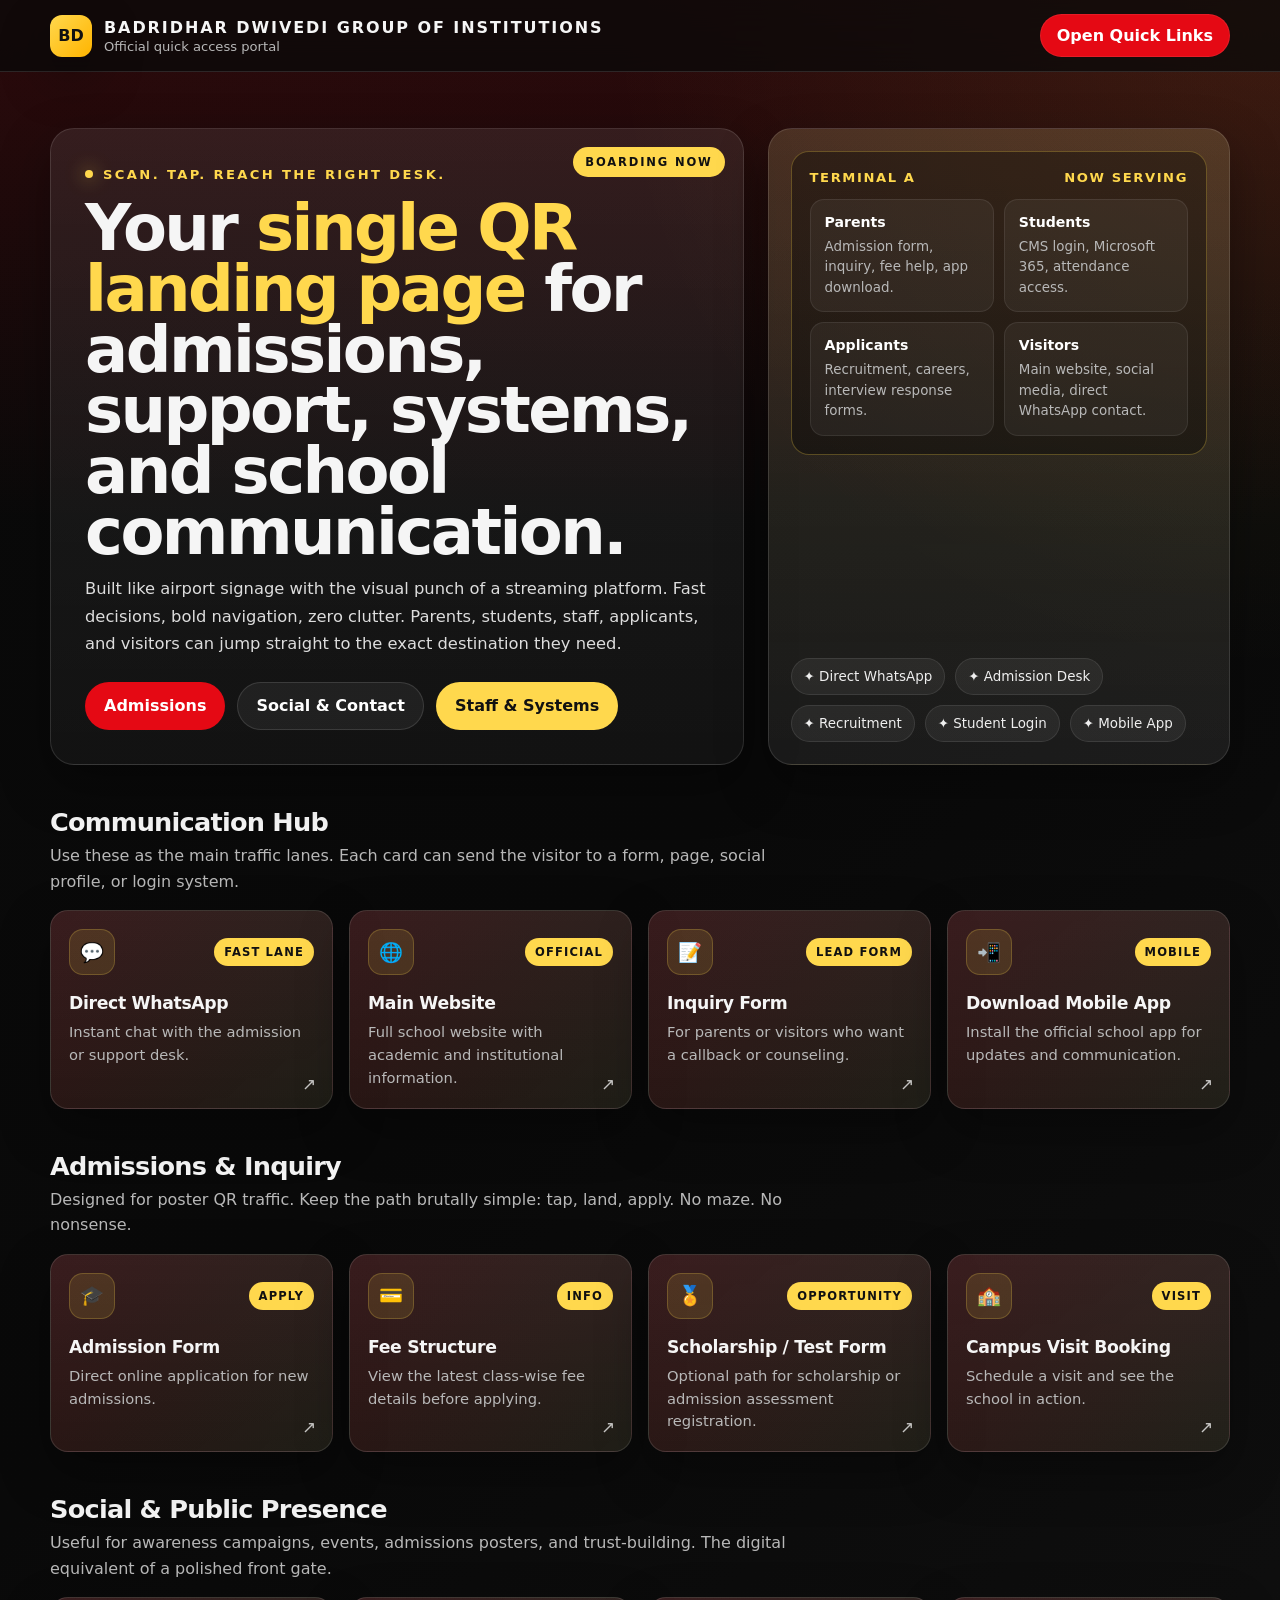
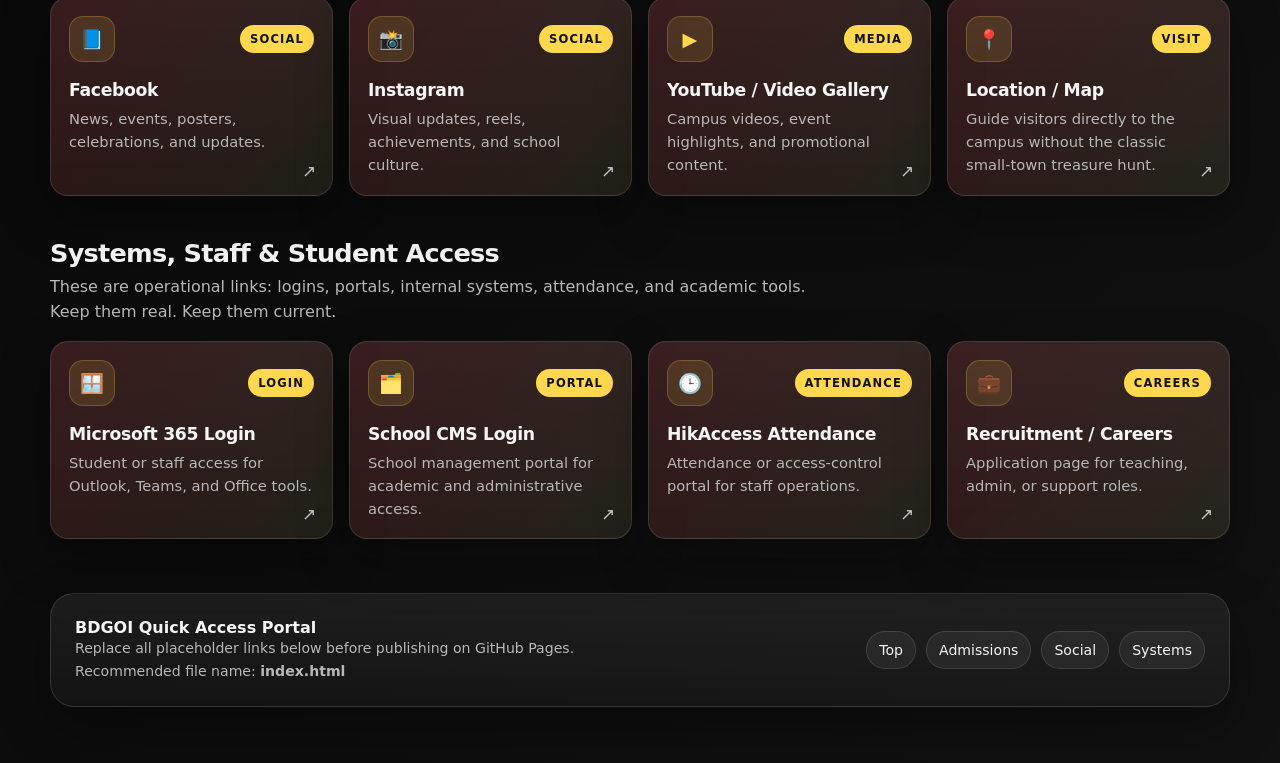
==== index.html @ de527db7 "Add initial HTML structure for BDGOI Quick Access Initial commit of the BDGOI Quick Access landing p" ====
<!DOCTYPE html>
<html lang="en">
<head>
  <meta charset="UTF-8" />
  <meta name="viewport" content="width=device-width, initial-scale=1.0" />
  <title>BDGOI Quick Access</title>
  <meta name="description" content="Quick access landing page for admissions, inquiry, recruitment, school systems, and official communication links." />
  <style>
    :root {
      --bg: #0a0a0a;
      --bg-soft: #111111;
      --panel: rgba(255,255,255,0.06);
      --panel-strong: rgba(255,255,255,0.1);
      --text: #f5f5f5;
      --muted: #b8b8b8;
      --yellow: #ffd84d;
      --yellow-soft: rgba(255,216,77,0.14);
      --red: #e50914;
      --line: rgba(255,255,255,0.12);
      --shadow: 0 20px 50px rgba(0,0,0,0.35);
      --radius-xl: 24px;
      --radius-lg: 18px;
      --radius-md: 14px;
      --max: 1180px;
    }

    * { box-sizing: border-box; }
    html { scroll-behavior: smooth; }
    body {
      margin: 0;
      font-family: Inter, ui-sans-serif, system-ui, -apple-system, BlinkMacSystemFont, "Segoe UI", sans-serif;
      background:
        linear-gradient(180deg, rgba(229,9,20,0.16), rgba(229,9,20,0) 22%),
        radial-gradient(circle at top right, rgba(255,216,77,0.1), transparent 25%),
        linear-gradient(135deg, #0a0a0a, #090909 42%, #111 100%);
      color: var(--text);
      min-height: 100vh;
    }

    a { color: inherit; text-decoration: none; }

    .wrap {
      width: min(calc(100% - 32px), var(--max));
      margin: 0 auto;
    }

    .topbar {
      position: sticky;
      top: 0;
      z-index: 20;
      backdrop-filter: blur(18px);
      background: rgba(10, 10, 10, 0.76);
      border-bottom: 1px solid var(--line);
    }

    .topbar-inner {
      display: flex;
      align-items: center;
      justify-content: space-between;
      gap: 16px;
      padding: 14px 0;
    }

    .brand {
      display: flex;
      align-items: center;
      gap: 12px;
      min-width: 0;
    }

    .brand-mark {
      width: 42px;
      height: 42px;
      border-radius: 12px;
      display: grid;
      place-items: center;
      background: linear-gradient(135deg, var(--yellow), #ffb400);
      color: #111;
      font-weight: 900;
      box-shadow: var(--shadow);
    }

    .brand-text h1 {
      margin: 0;
      font-size: 1rem;
      letter-spacing: 0.12em;
      text-transform: uppercase;
      white-space: nowrap;
      overflow: hidden;
      text-overflow: ellipsis;
    }

    .brand-text p {
      margin: 2px 0 0;
      font-size: 0.82rem;
      color: var(--muted);
    }

    .top-cta {
      display: inline-flex;
      align-items: center;
      gap: 10px;
      padding: 11px 16px;
      border-radius: 999px;
      background: var(--red);
      color: white;
      font-weight: 700;
      border: 1px solid rgba(255,255,255,0.08);
      transition: transform .2s ease, box-shadow .2s ease;
    }

    .top-cta:hover { transform: translateY(-1px); box-shadow: 0 12px 24px rgba(229,9,20,0.28); }

    .hero {
      padding: 56px 0 30px;
    }

    .hero-grid {
      display: grid;
      grid-template-columns: 1.35fr 0.9fr;
      gap: 24px;
      align-items: stretch;
    }

    .hero-main, .hero-side {
      background: linear-gradient(180deg, rgba(255,255,255,0.08), rgba(255,255,255,0.04));
      border: 1px solid var(--line);
      border-radius: var(--radius-xl);
      box-shadow: var(--shadow);
      overflow: hidden;
      position: relative;
    }

    .hero-main::before {
      content: "BOARDING NOW";
      position: absolute;
      top: 18px;
      right: 18px;
      font-size: 0.72rem;
      font-weight: 800;
      letter-spacing: 0.16em;
      color: #111;
      background: var(--yellow);
      padding: 8px 12px;
      border-radius: 999px;
    }

    .hero-content {
      padding: 34px;
    }

    .eyebrow {
      display: inline-flex;
      align-items: center;
      gap: 10px;
      font-size: 0.82rem;
      text-transform: uppercase;
      letter-spacing: 0.18em;
      color: var(--yellow);
      font-weight: 800;
    }

    .eyebrow-dot {
      width: 8px;
      height: 8px;
      border-radius: 999px;
      background: var(--yellow);
      box-shadow: 0 0 18px rgba(255,216,77,0.75);
    }

    .hero h2 {
      margin: 16px 0 12px;
      font-size: clamp(2rem, 5vw, 4rem);
      line-height: 0.95;
      letter-spacing: -0.04em;
    }

    .hero h2 span { color: var(--yellow); }

    .hero p {
      margin: 0;
      max-width: 760px;
      color: #dddddd;
      font-size: 1.02rem;
      line-height: 1.7;
    }

    .hero-actions {
      margin-top: 24px;
      display: flex;
      flex-wrap: wrap;
      gap: 12px;
    }

    .btn {
      display: inline-flex;
      align-items: center;
      justify-content: center;
      gap: 10px;
      min-height: 48px;
      padding: 12px 18px;
      border-radius: 999px;
      font-weight: 700;
      border: 1px solid transparent;
      transition: transform .2s ease, border-color .2s ease, background .2s ease;
    }

    .btn:hover { transform: translateY(-1px); }
    .btn-primary {
      background: var(--red);
      color: white;
    }
    .btn-secondary {
      background: rgba(255,255,255,0.06);
      border-color: var(--line);
      color: white;
    }
    .btn-yellow {
      background: var(--yellow);
      color: #111;
    }

    .hero-side {
      padding: 22px;
      display: flex;
      flex-direction: column;
      justify-content: space-between;
      gap: 18px;
      background:
        linear-gradient(180deg, rgba(255,216,77,0.09), rgba(255,255,255,0.04)),
        linear-gradient(180deg, rgba(255,255,255,0.08), rgba(255,255,255,0.03));
    }

    .display-board {
      border: 1px solid rgba(255,216,77,0.28);
      background: rgba(0,0,0,0.34);
      border-radius: 18px;
      padding: 18px;
    }

    .display-head {
      display: flex;
      justify-content: space-between;
      gap: 12px;
      font-size: 0.82rem;
      letter-spacing: 0.12em;
      text-transform: uppercase;
      color: var(--yellow);
      font-weight: 800;
      margin-bottom: 14px;
    }

    .display-grid {
      display: grid;
      grid-template-columns: 1fr 1fr;
      gap: 10px;
    }

    .display-card {
      background: rgba(255,255,255,0.05);
      border: 1px solid rgba(255,255,255,0.08);
      border-radius: 14px;
      padding: 14px;
    }

    .display-card strong {
      display: block;
      font-size: 0.88rem;
      color: white;
      margin-bottom: 6px;
    }

    .display-card span {
      color: var(--muted);
      font-size: 0.84rem;
      line-height: 1.45;
    }

    .ticker {
      display: flex;
      gap: 10px;
      flex-wrap: wrap;
    }

    .chip {
      display: inline-flex;
      align-items: center;
      gap: 8px;
      padding: 10px 12px;
      border-radius: 999px;
      background: rgba(255,255,255,0.06);
      border: 1px solid rgba(255,255,255,0.09);
      font-size: 0.84rem;
      color: #efefef;
    }

    section {
      padding: 12px 0 30px;
    }

    .section-head {
      display: flex;
      align-items: end;
      justify-content: space-between;
      gap: 16px;
      margin-bottom: 16px;
    }

    .section-head h3 {
      margin: 0;
      font-size: clamp(1.3rem, 2vw, 1.8rem);
      letter-spacing: -0.03em;
    }

    .section-head p {
      margin: 6px 0 0;
      color: var(--muted);
      max-width: 760px;
      line-height: 1.6;
    }

    .grid {
      display: grid;
      grid-template-columns: repeat(4, minmax(0, 1fr));
      gap: 16px;
    }

    .card {
      position: relative;
      min-height: 168px;
      border-radius: var(--radius-lg);
      overflow: hidden;
      background:
        linear-gradient(180deg, rgba(255,255,255,0.08), rgba(255,255,255,0.04)),
        linear-gradient(135deg, rgba(229,9,20,0.14), rgba(255,216,77,0.05));
      border: 1px solid var(--line);
      box-shadow: var(--shadow);
      transition: transform .22s ease, border-color .22s ease, background .22s ease;
    }

    .card:hover {
      transform: translateY(-4px) scale(1.01);
      border-color: rgba(255,216,77,0.35);
      background:
        linear-gradient(180deg, rgba(255,255,255,0.10), rgba(255,255,255,0.05)),
        linear-gradient(135deg, rgba(229,9,20,0.18), rgba(255,216,77,0.08));
    }

    .card a {
      display: block;
      height: 100%;
      padding: 18px;
    }

    .card-top {
      display: flex;
      align-items: center;
      justify-content: space-between;
      gap: 10px;
      margin-bottom: 18px;
    }

    .icon {
      width: 46px;
      height: 46px;
      border-radius: 14px;
      display: grid;
      place-items: center;
      background: rgba(255,216,77,0.12);
      border: 1px solid rgba(255,216,77,0.22);
      color: var(--yellow);
      font-size: 1.2rem;
    }

    .tag {
      display: inline-flex;
      align-items: center;
      padding: 7px 10px;
      border-radius: 999px;
      font-size: 0.72rem;
      letter-spacing: 0.1em;
      text-transform: uppercase;
      font-weight: 800;
      color: #111;
      background: var(--yellow);
    }

    .card h4 {
      margin: 0 0 8px;
      font-size: 1.08rem;
      letter-spacing: -0.02em;
    }

    .card p {
      margin: 0;
      color: var(--muted);
      font-size: 0.92rem;
      line-height: 1.55;
      max-width: 32ch;
    }

    .card-arrow {
      position: absolute;
      right: 16px;
      bottom: 14px;
      font-size: 1.05rem;
      color: rgba(255,255,255,0.75);
    }

    .footer {
      padding: 24px 0 56px;
    }

    .footer-panel {
      background: linear-gradient(180deg, rgba(255,255,255,0.07), rgba(255,255,255,0.03));
      border: 1px solid var(--line);
      border-radius: var(--radius-xl);
      padding: 24px;
      box-shadow: var(--shadow);
      display: flex;
      flex-wrap: wrap;
      justify-content: space-between;
      gap: 16px;
      align-items: center;
    }

    .footer small {
      color: var(--muted);
      font-size: 0.88rem;
      line-height: 1.6;
    }

    .footer-links {
      display: flex;
      flex-wrap: wrap;
      gap: 10px;
    }

    .footer-links a {
      padding: 10px 12px;
      border-radius: 999px;
      background: rgba(255,255,255,0.06);
      border: 1px solid var(--line);
      font-size: 0.88rem;
    }

    @media (max-width: 1100px) {
      .hero-grid { grid-template-columns: 1fr; }
      .grid { grid-template-columns: repeat(3, minmax(0, 1fr)); }
    }

    @media (max-width: 780px) {
      .topbar-inner, .section-head, .footer-panel {
        flex-direction: column;
        align-items: stretch;
      }
      .grid { grid-template-columns: repeat(2, minmax(0, 1fr)); }
      .hero-content { padding: 24px; }
    }

    @media (max-width: 540px) {
      .wrap { width: min(calc(100% - 20px), var(--max)); }
      .grid, .display-grid { grid-template-columns: 1fr; }
      .hero { padding-top: 28px; }
      .card { min-height: 150px; }
      .brand-text h1 { font-size: 0.92rem; }
      .top-cta { width: 100%; justify-content: center; }
    }
  </style>
</head>
<body>
  <header class="topbar">
    <div class="wrap topbar-inner">
      <div class="brand">
        <div class="brand-mark">BD</div>
        <div class="brand-text">
          <h1>Badridhar Dwivedi Group of Institutions</h1>
          <p>Official quick access portal</p>
        </div>
      </div>
      <a class="top-cta" href="#communications">Open Quick Links</a>
    </div>
  </header>

  <main>
    <section class="hero">
      <div class="wrap hero-grid">
        <div class="hero-main">
          <div class="hero-content">
            <div class="eyebrow"><span class="eyebrow-dot"></span> Scan. Tap. Reach the right desk.</div>
            <h2>Your <span>single QR landing page</span> for admissions, support, systems, and school communication.</h2>
            <p>
              Built like airport signage with the visual punch of a streaming platform. Fast decisions, bold navigation, zero clutter. Parents, students, staff, applicants, and visitors can jump straight to the exact destination they need.
            </p>
            <div class="hero-actions">
              <a class="btn btn-primary" href="#admissions">Admissions</a>
              <a class="btn btn-secondary" href="#social">Social & Contact</a>
              <a class="btn btn-yellow" href="#systems">Staff & Systems</a>
            </div>
          </div>
        </div>

        <aside class="hero-side">
          <div class="display-board">
            <div class="display-head">
              <span>Terminal A</span>
              <span>Now Serving</span>
            </div>
            <div class="display-grid">
              <div class="display-card">
                <strong>Parents</strong>
                <span>Admission form, inquiry, fee help, app download.</span>
              </div>
              <div class="display-card">
                <strong>Students</strong>
                <span>CMS login, Microsoft 365, attendance access.</span>
              </div>
              <div class="display-card">
                <strong>Applicants</strong>
                <span>Recruitment, careers, interview response forms.</span>
              </div>
              <div class="display-card">
                <strong>Visitors</strong>
                <span>Main website, social media, direct WhatsApp contact.</span>
              </div>
            </div>
          </div>

          <div class="ticker">
            <span class="chip">✦ Direct WhatsApp</span>
            <span class="chip">✦ Admission Desk</span>
            <span class="chip">✦ Recruitment</span>
            <span class="chip">✦ Student Login</span>
            <span class="chip">✦ Mobile App</span>
          </div>
        </aside>
      </div>
    </section>

    <section id="communications">
      <div class="wrap">
        <div class="section-head">
          <div>
            <h3>Communication Hub</h3>
            <p>Use these as the main traffic lanes. Each card can send the visitor to a form, page, social profile, or login system.</p>
          </div>
        </div>
        <div class="grid" id="communication-grid"></div>
      </div>
    </section>

    <section id="admissions">
      <div class="wrap">
        <div class="section-head">
          <div>
            <h3>Admissions & Inquiry</h3>
            <p>Designed for poster QR traffic. Keep the path brutally simple: tap, land, apply. No maze. No nonsense.</p>
          </div>
        </div>
        <div class="grid" id="admission-grid"></div>
      </div>
    </section>

    <section id="social">
      <div class="wrap">
        <div class="section-head">
          <div>
            <h3>Social & Public Presence</h3>
            <p>Useful for awareness campaigns, events, admissions posters, and trust-building. The digital equivalent of a polished front gate.</p>
          </div>
        </div>
        <div class="grid" id="social-grid"></div>
      </div>
    </section>

    <section id="systems">
      <div class="wrap">
        <div class="section-head">
          <div>
            <h3>Systems, Staff & Student Access</h3>
            <p>These are operational links: logins, portals, internal systems, attendance, and academic tools. Keep them real. Keep them current.</p>
          </div>
        </div>
        <div class="grid" id="system-grid"></div>
      </div>
    </section>
  </main>

  <footer class="footer">
    <div class="wrap">
      <div class="footer-panel">
        <div>
          <strong>BDGOI Quick Access Portal</strong><br />
          <small>
            Replace all placeholder links below before publishing on GitHub Pages.<br />
            Recommended file name: <strong>index.html</strong>
          </small>
        </div>
        <div class="footer-links">
          <a href="#communications">Top</a>
          <a href="#admissions">Admissions</a>
          <a href="#social">Social</a>
          <a href="#systems">Systems</a>
        </div>
      </div>
    </div>
  </footer>

  <script>
    const linkGroups = {
      communications: [
        {
          title: "Direct WhatsApp",
          description: "Instant chat with the admission or support desk.",
          href: "https://wa.me/917678967000",
          tag: "Fast Lane",
          icon: "💬"
        },
        {
          title: "Main Website",
          description: "Full school website with academic and institutional information.",
          href: "https://example.com",
          tag: "Official",
          icon: "🌐"
        },
        {
          title: "Inquiry Form",
          description: "For parents or visitors who want a callback or counseling.",
          href: "https://forms.gle/your-inquiry-form",
          tag: "Lead Form",
          icon: "📝"
        },
        {
          title: "Download Mobile App",
          description: "Install the official school app for updates and communication.",
          href: "https://example.com/app",
          tag: "Mobile",
          icon: "📲"
        }
      ],
      admissions: [
        {
          title: "Admission Form",
          description: "Direct online application for new admissions.",
          href: "https://forms.gle/your-admission-form",
          tag: "Apply",
          icon: "🎓"
        },
        {
          title: "Fee Structure",
          description: "View the latest class-wise fee details before applying.",
          href: "#",
          tag: "Info",
          icon: "💳"
        },
        {
          title: "Scholarship / Test Form",
          description: "Optional path for scholarship or admission assessment registration.",
          href: "https://forms.gle/your-scholarship-form",
          tag: "Opportunity",
          icon: "🏅"
        },
        {
          title: "Campus Visit Booking",
          description: "Schedule a visit and see the school in action.",
          href: "https://forms.gle/your-campus-visit-form",
          tag: "Visit",
          icon: "🏫"
        }
      ],
      social: [
        {
          title: "Facebook",
          description: "News, events, posters, celebrations, and updates.",
          href: "https://facebook.com/yourpage",
          tag: "Social",
          icon: "📘"
        },
        {
          title: "Instagram",
          description: "Visual updates, reels, achievements, and school culture.",
          href: "https://instagram.com/yourpage",
          tag: "Social",
          icon: "📸"
        },
        {
          title: "YouTube / Video Gallery",
          description: "Campus videos, event highlights, and promotional content.",
          href: "https://youtube.com/@yourchannel",
          tag: "Media",
          icon: "▶️"
        },
        {
          title: "Location / Map",
          description: "Guide visitors directly to the campus without the classic small-town treasure hunt.",
          href: "https://maps.google.com/?q=Badridhar+Dwivedi+Group+of+Institutions",
          tag: "Visit",
          icon: "📍"
        }
      ],
      systems: [
        {
          title: "Microsoft 365 Login",
          description: "Student or staff access for Outlook, Teams, and Office tools.",
          href: "https://www.office.com",
          tag: "Login",
          icon: "🪟"
        },
        {
          title: "School CMS Login",
          description: "School management portal for academic and administrative access.",
          href: "https://example.com/cms",
          tag: "Portal",
          icon: "🗂️"
        },
        {
          title: "HikAccess Attendance",
          description: "Attendance or access-control portal for staff operations.",
          href: "https://example.com/hikaccess",
          tag: "Attendance",
          icon: "🕒"
        },
        {
          title: "Recruitment / Careers",
          description: "Application page for teaching, admin, or support roles.",
          href: "https://forms.gle/your-recruitment-form",
          tag: "Careers",
          icon: "💼"
        }
      ]
    };

    function createCard(item) {
      return `
        <article class="card">
          <a href="${item.href}" target="_blank" rel="noopener noreferrer">
            <div class="card-top">
              <div class="icon">${item.icon}</div>
              <span class="tag">${item.tag}</span>
            </div>
            <h4>${item.title}</h4>
            <p>${item.description}</p>
            <span class="card-arrow">↗</span>
          </a>
        </article>
      `;
    }

    document.getElementById("communication-grid").innerHTML = linkGroups.communications.map(createCard).join("");
    document.getElementById("admission-grid").innerHTML = linkGroups.admissions.map(createCard).join("");
    document.getElementById("social-grid").innerHTML = linkGroups.social.map(createCard).join("");
    document.getElementById("system-grid").innerHTML = linkGroups.systems.map(createCard).join("");
  </script>
</body>
</html>
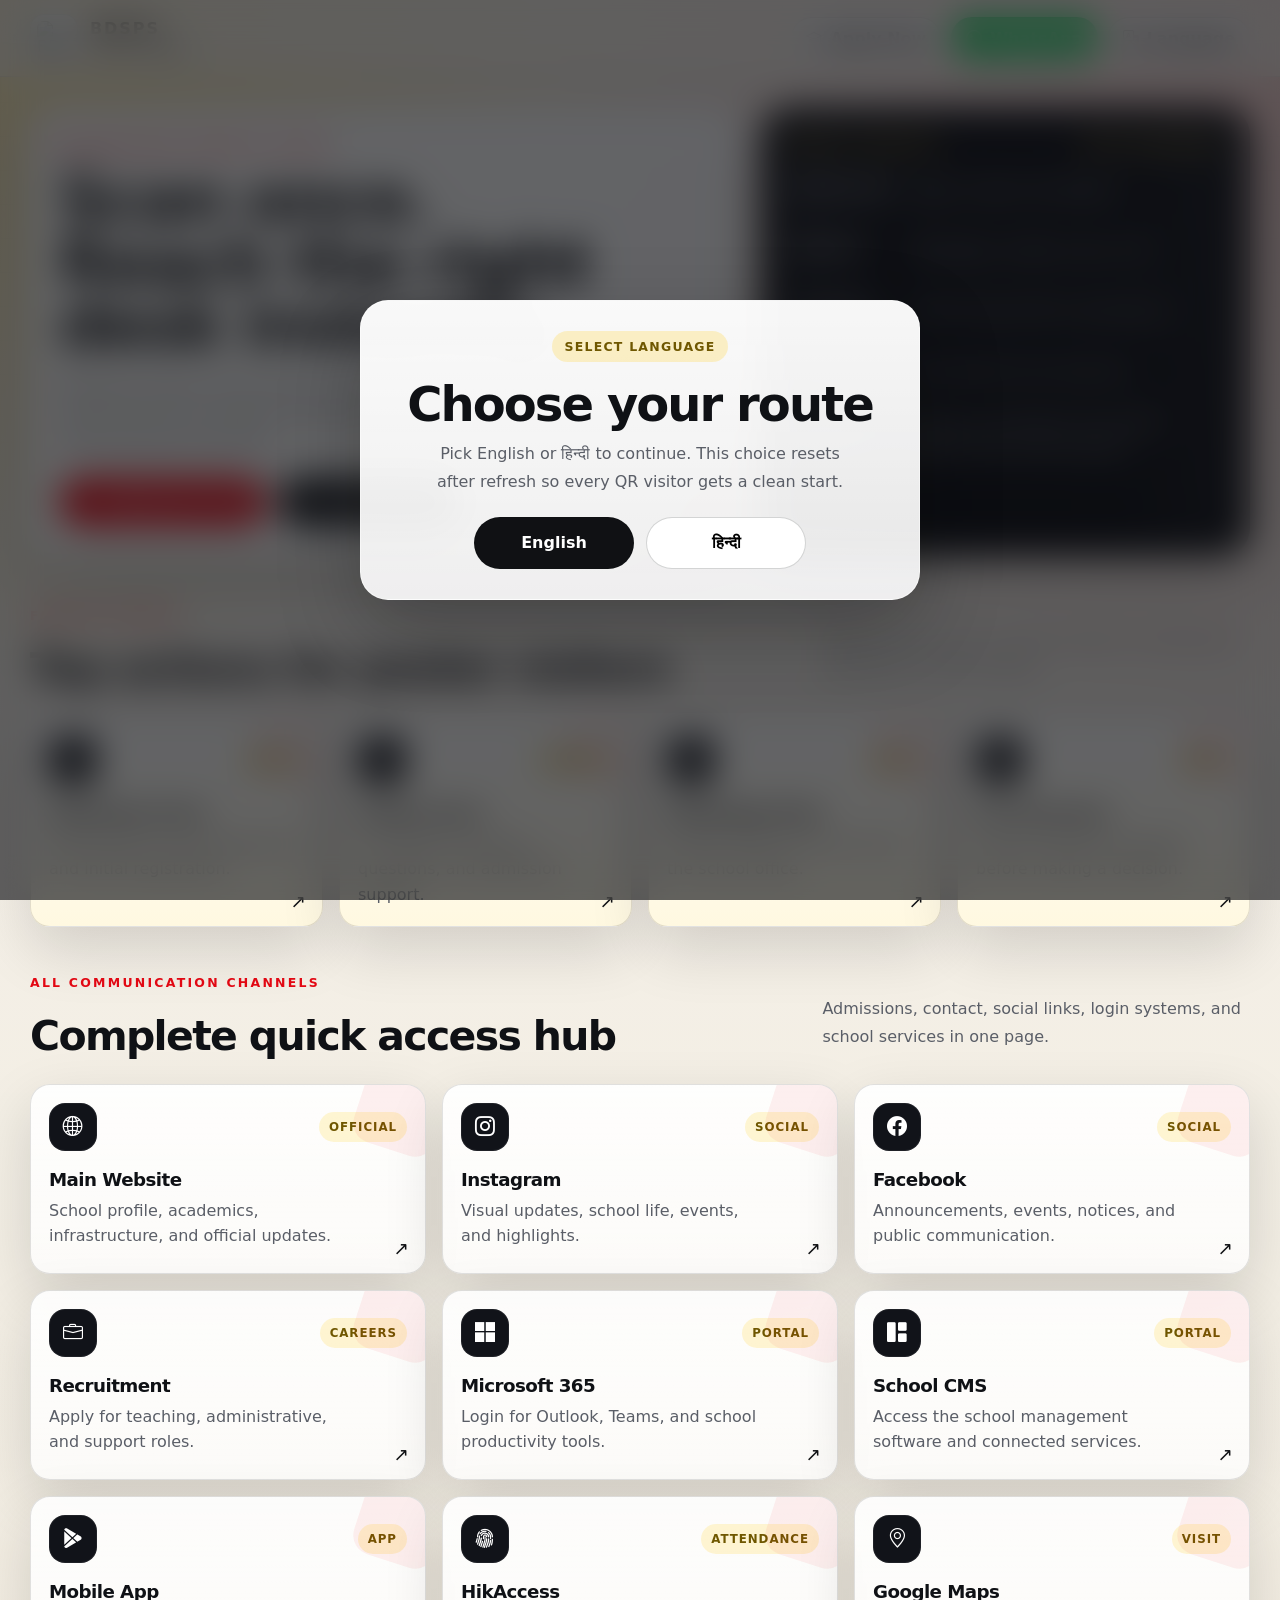
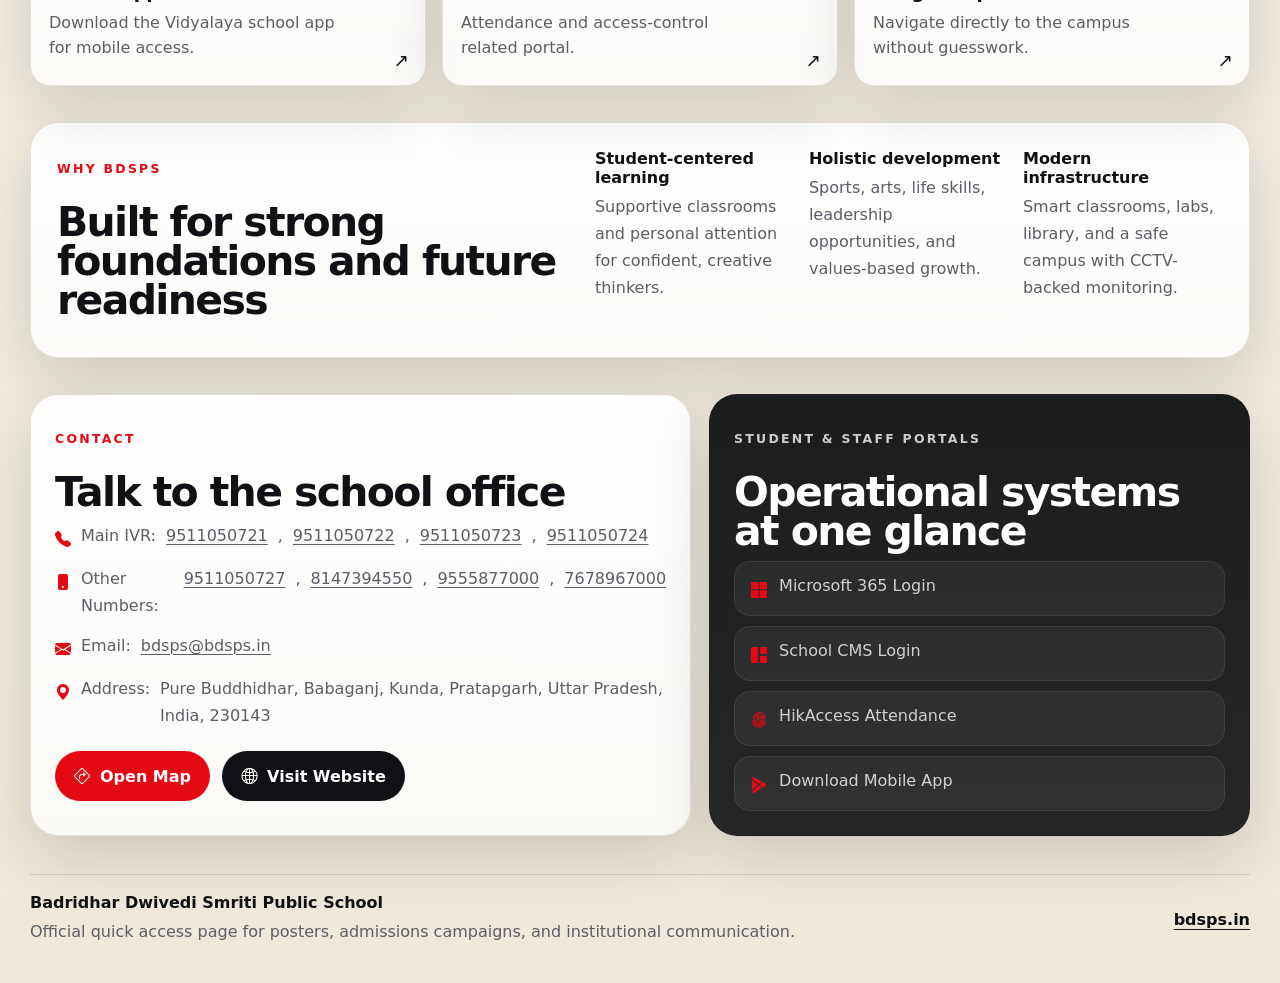
==== commit e356facf: "Add files via upload" ====
--- a/index.html
+++ b/index.html
@@ -3,753 +3,208 @@
 <head>
   <meta charset="UTF-8" />
   <meta name="viewport" content="width=device-width, initial-scale=1.0" />
-  <title>BDGOI Quick Access</title>
-  <meta name="description" content="Quick access landing page for admissions, inquiry, recruitment, school systems, and official communication links." />
-  <style>
-    :root {
-      --bg: #0a0a0a;
-      --bg-soft: #111111;
-      --panel: rgba(255,255,255,0.06);
-      --panel-strong: rgba(255,255,255,0.1);
-      --text: #f5f5f5;
-      --muted: #b8b8b8;
-      --yellow: #ffd84d;
-      --yellow-soft: rgba(255,216,77,0.14);
-      --red: #e50914;
-      --line: rgba(255,255,255,0.12);
-      --shadow: 0 20px 50px rgba(0,0,0,0.35);
-      --radius-xl: 24px;
-      --radius-lg: 18px;
-      --radius-md: 14px;
-      --max: 1180px;
-    }
-
-    * { box-sizing: border-box; }
-    html { scroll-behavior: smooth; }
-    body {
-      margin: 0;
-      font-family: Inter, ui-sans-serif, system-ui, -apple-system, BlinkMacSystemFont, "Segoe UI", sans-serif;
-      background:
-        linear-gradient(180deg, rgba(229,9,20,0.16), rgba(229,9,20,0) 22%),
-        radial-gradient(circle at top right, rgba(255,216,77,0.1), transparent 25%),
-        linear-gradient(135deg, #0a0a0a, #090909 42%, #111 100%);
-      color: var(--text);
-      min-height: 100vh;
-    }
-
-    a { color: inherit; text-decoration: none; }
-
-    .wrap {
-      width: min(calc(100% - 32px), var(--max));
-      margin: 0 auto;
-    }
-
-    .topbar {
-      position: sticky;
-      top: 0;
-      z-index: 20;
-      backdrop-filter: blur(18px);
-      background: rgba(10, 10, 10, 0.76);
-      border-bottom: 1px solid var(--line);
-    }
-
-    .topbar-inner {
-      display: flex;
-      align-items: center;
-      justify-content: space-between;
-      gap: 16px;
-      padding: 14px 0;
-    }
-
-    .brand {
-      display: flex;
-      align-items: center;
-      gap: 12px;
-      min-width: 0;
-    }
-
-    .brand-mark {
-      width: 42px;
-      height: 42px;
-      border-radius: 12px;
-      display: grid;
-      place-items: center;
-      background: linear-gradient(135deg, var(--yellow), #ffb400);
-      color: #111;
-      font-weight: 900;
-      box-shadow: var(--shadow);
-    }
-
-    .brand-text h1 {
-      margin: 0;
-      font-size: 1rem;
-      letter-spacing: 0.12em;
-      text-transform: uppercase;
-      white-space: nowrap;
-      overflow: hidden;
-      text-overflow: ellipsis;
-    }
-
-    .brand-text p {
-      margin: 2px 0 0;
-      font-size: 0.82rem;
-      color: var(--muted);
-    }
-
-    .top-cta {
-      display: inline-flex;
-      align-items: center;
-      gap: 10px;
-      padding: 11px 16px;
-      border-radius: 999px;
-      background: var(--red);
-      color: white;
-      font-weight: 700;
-      border: 1px solid rgba(255,255,255,0.08);
-      transition: transform .2s ease, box-shadow .2s ease;
-    }
-
-    .top-cta:hover { transform: translateY(-1px); box-shadow: 0 12px 24px rgba(229,9,20,0.28); }
-
-    .hero {
-      padding: 56px 0 30px;
-    }
-
-    .hero-grid {
-      display: grid;
-      grid-template-columns: 1.35fr 0.9fr;
-      gap: 24px;
-      align-items: stretch;
-    }
-
-    .hero-main, .hero-side {
-      background: linear-gradient(180deg, rgba(255,255,255,0.08), rgba(255,255,255,0.04));
-      border: 1px solid var(--line);
-      border-radius: var(--radius-xl);
-      box-shadow: var(--shadow);
-      overflow: hidden;
-      position: relative;
-    }
-
-    .hero-main::before {
-      content: "BOARDING NOW";
-      position: absolute;
-      top: 18px;
-      right: 18px;
-      font-size: 0.72rem;
-      font-weight: 800;
-      letter-spacing: 0.16em;
-      color: #111;
-      background: var(--yellow);
-      padding: 8px 12px;
-      border-radius: 999px;
-    }
-
-    .hero-content {
-      padding: 34px;
-    }
-
-    .eyebrow {
-      display: inline-flex;
-      align-items: center;
-      gap: 10px;
-      font-size: 0.82rem;
-      text-transform: uppercase;
-      letter-spacing: 0.18em;
-      color: var(--yellow);
-      font-weight: 800;
-    }
-
-    .eyebrow-dot {
-      width: 8px;
-      height: 8px;
-      border-radius: 999px;
-      background: var(--yellow);
-      box-shadow: 0 0 18px rgba(255,216,77,0.75);
-    }
-
-    .hero h2 {
-      margin: 16px 0 12px;
-      font-size: clamp(2rem, 5vw, 4rem);
-      line-height: 0.95;
-      letter-spacing: -0.04em;
-    }
-
-    .hero h2 span { color: var(--yellow); }
-
-    .hero p {
-      margin: 0;
-      max-width: 760px;
-      color: #dddddd;
-      font-size: 1.02rem;
-      line-height: 1.7;
-    }
-
-    .hero-actions {
-      margin-top: 24px;
-      display: flex;
-      flex-wrap: wrap;
-      gap: 12px;
-    }
-
-    .btn {
-      display: inline-flex;
-      align-items: center;
-      justify-content: center;
-      gap: 10px;
-      min-height: 48px;
-      padding: 12px 18px;
-      border-radius: 999px;
-      font-weight: 700;
-      border: 1px solid transparent;
-      transition: transform .2s ease, border-color .2s ease, background .2s ease;
-    }
-
-    .btn:hover { transform: translateY(-1px); }
-    .btn-primary {
-      background: var(--red);
-      color: white;
-    }
-    .btn-secondary {
-      background: rgba(255,255,255,0.06);
-      border-color: var(--line);
-      color: white;
-    }
-    .btn-yellow {
-      background: var(--yellow);
-      color: #111;
-    }
-
-    .hero-side {
-      padding: 22px;
-      display: flex;
-      flex-direction: column;
-      justify-content: space-between;
-      gap: 18px;
-      background:
-        linear-gradient(180deg, rgba(255,216,77,0.09), rgba(255,255,255,0.04)),
-        linear-gradient(180deg, rgba(255,255,255,0.08), rgba(255,255,255,0.03));
-    }
-
-    .display-board {
-      border: 1px solid rgba(255,216,77,0.28);
-      background: rgba(0,0,0,0.34);
-      border-radius: 18px;
-      padding: 18px;
-    }
-
-    .display-head {
-      display: flex;
-      justify-content: space-between;
-      gap: 12px;
-      font-size: 0.82rem;
-      letter-spacing: 0.12em;
-      text-transform: uppercase;
-      color: var(--yellow);
-      font-weight: 800;
-      margin-bottom: 14px;
-    }
-
-    .display-grid {
-      display: grid;
-      grid-template-columns: 1fr 1fr;
-      gap: 10px;
-    }
-
-    .display-card {
-      background: rgba(255,255,255,0.05);
-      border: 1px solid rgba(255,255,255,0.08);
-      border-radius: 14px;
-      padding: 14px;
-    }
-
-    .display-card strong {
-      display: block;
-      font-size: 0.88rem;
-      color: white;
-      margin-bottom: 6px;
-    }
-
-    .display-card span {
-      color: var(--muted);
-      font-size: 0.84rem;
-      line-height: 1.45;
-    }
-
-    .ticker {
-      display: flex;
-      gap: 10px;
-      flex-wrap: wrap;
-    }
-
-    .chip {
-      display: inline-flex;
-      align-items: center;
-      gap: 8px;
-      padding: 10px 12px;
-      border-radius: 999px;
-      background: rgba(255,255,255,0.06);
-      border: 1px solid rgba(255,255,255,0.09);
-      font-size: 0.84rem;
-      color: #efefef;
-    }
-
-    section {
-      padding: 12px 0 30px;
-    }
-
-    .section-head {
-      display: flex;
-      align-items: end;
-      justify-content: space-between;
-      gap: 16px;
-      margin-bottom: 16px;
-    }
-
-    .section-head h3 {
-      margin: 0;
-      font-size: clamp(1.3rem, 2vw, 1.8rem);
-      letter-spacing: -0.03em;
-    }
-
-    .section-head p {
-      margin: 6px 0 0;
-      color: var(--muted);
-      max-width: 760px;
-      line-height: 1.6;
-    }
-
-    .grid {
-      display: grid;
-      grid-template-columns: repeat(4, minmax(0, 1fr));
-      gap: 16px;
-    }
-
-    .card {
-      position: relative;
-      min-height: 168px;
-      border-radius: var(--radius-lg);
-      overflow: hidden;
-      background:
-        linear-gradient(180deg, rgba(255,255,255,0.08), rgba(255,255,255,0.04)),
-        linear-gradient(135deg, rgba(229,9,20,0.14), rgba(255,216,77,0.05));
-      border: 1px solid var(--line);
-      box-shadow: var(--shadow);
-      transition: transform .22s ease, border-color .22s ease, background .22s ease;
-    }
-
-    .card:hover {
-      transform: translateY(-4px) scale(1.01);
-      border-color: rgba(255,216,77,0.35);
-      background:
-        linear-gradient(180deg, rgba(255,255,255,0.10), rgba(255,255,255,0.05)),
-        linear-gradient(135deg, rgba(229,9,20,0.18), rgba(255,216,77,0.08));
-    }
-
-    .card a {
-      display: block;
-      height: 100%;
-      padding: 18px;
-    }
-
-    .card-top {
-      display: flex;
-      align-items: center;
-      justify-content: space-between;
-      gap: 10px;
-      margin-bottom: 18px;
-    }
-
-    .icon {
-      width: 46px;
-      height: 46px;
-      border-radius: 14px;
-      display: grid;
-      place-items: center;
-      background: rgba(255,216,77,0.12);
-      border: 1px solid rgba(255,216,77,0.22);
-      color: var(--yellow);
-      font-size: 1.2rem;
-    }
-
-    .tag {
-      display: inline-flex;
-      align-items: center;
-      padding: 7px 10px;
-      border-radius: 999px;
-      font-size: 0.72rem;
-      letter-spacing: 0.1em;
-      text-transform: uppercase;
-      font-weight: 800;
-      color: #111;
-      background: var(--yellow);
-    }
-
-    .card h4 {
-      margin: 0 0 8px;
-      font-size: 1.08rem;
-      letter-spacing: -0.02em;
-    }
-
-    .card p {
-      margin: 0;
-      color: var(--muted);
-      font-size: 0.92rem;
-      line-height: 1.55;
-      max-width: 32ch;
-    }
-
-    .card-arrow {
-      position: absolute;
-      right: 16px;
-      bottom: 14px;
-      font-size: 1.05rem;
-      color: rgba(255,255,255,0.75);
-    }
-
-    .footer {
-      padding: 24px 0 56px;
-    }
-
-    .footer-panel {
-      background: linear-gradient(180deg, rgba(255,255,255,0.07), rgba(255,255,255,0.03));
-      border: 1px solid var(--line);
-      border-radius: var(--radius-xl);
-      padding: 24px;
-      box-shadow: var(--shadow);
-      display: flex;
-      flex-wrap: wrap;
-      justify-content: space-between;
-      gap: 16px;
-      align-items: center;
-    }
-
-    .footer small {
-      color: var(--muted);
-      font-size: 0.88rem;
-      line-height: 1.6;
-    }
-
-    .footer-links {
-      display: flex;
-      flex-wrap: wrap;
-      gap: 10px;
-    }
-
-    .footer-links a {
-      padding: 10px 12px;
-      border-radius: 999px;
-      background: rgba(255,255,255,0.06);
-      border: 1px solid var(--line);
-      font-size: 0.88rem;
-    }
-
-    @media (max-width: 1100px) {
-      .hero-grid { grid-template-columns: 1fr; }
-      .grid { grid-template-columns: repeat(3, minmax(0, 1fr)); }
-    }
-
-    @media (max-width: 780px) {
-      .topbar-inner, .section-head, .footer-panel {
-        flex-direction: column;
-        align-items: stretch;
-      }
-      .grid { grid-template-columns: repeat(2, minmax(0, 1fr)); }
-      .hero-content { padding: 24px; }
-    }
-
-    @media (max-width: 540px) {
-      .wrap { width: min(calc(100% - 20px), var(--max)); }
-      .grid, .display-grid { grid-template-columns: 1fr; }
-      .hero { padding-top: 28px; }
-      .card { min-height: 150px; }
-      .brand-text h1 { font-size: 0.92rem; }
-      .top-cta { width: 100%; justify-content: center; }
-    }
-  </style>
+  <title>BDSPS Quick Access</title>
+  <meta name="description" content="Official BDSPS quick access landing page for admissions, contact, inquiry, recruitment, portals, and school systems." />
+  <meta name="theme-color" content="#101114" />
+  <link rel="icon" type="image/svg+xml" href="favicon.svg" />
+  <link rel="preconnect" href="https://cdn.jsdelivr.net" />
+  <link rel="stylesheet" href="https://cdn.jsdelivr.net/npm/bootstrap-icons@1.11.3/font/bootstrap-icons.min.css" />
+  <link rel="stylesheet" href="styles.css" />
 </head>
 <body>
+  <div class="lang-overlay" id="langOverlay" aria-modal="true" role="dialog">
+    <div class="lang-panel">
+      <div class="lang-badge" data-i18n="overlayBadge">SELECT LANGUAGE</div>
+      <h1 data-i18n="overlayTitle">Choose your route</h1>
+      <p data-i18n="overlayText">Pick English or हिन्दी to continue. This choice resets after refresh so every QR visitor gets a clean start.</p>
+      <div class="lang-buttons">
+        <button class="lang-btn primary" type="button" data-lang-choice="en">English</button>
+        <button class="lang-btn" type="button" data-lang-choice="hi">हिन्दी</button>
+      </div>
+    </div>
+  </div>
+
   <header class="topbar">
-    <div class="wrap topbar-inner">
-      <div class="brand">
-        <div class="brand-mark">BD</div>
-        <div class="brand-text">
-          <h1>Badridhar Dwivedi Group of Institutions</h1>
-          <p>Official quick access portal</p>
-        </div>
-      </div>
-      <a class="top-cta" href="#communications">Open Quick Links</a>
+    <div class="container topbar-inner">
+      <a class="brand" href="#top" aria-label="BDSPS home">
+        <img class="brand-logo" src="https://bdsps.in/assets/img/logo.svg" alt="BDSPS logo" />
+        <div class="brand-copy">
+          <strong>BDSPS</strong>
+          <span data-i18n="tagline">तमसो मा ज्योतिर्गमय:</span>
+        </div>
+      </a>
+
+      <nav class="top-actions" aria-label="Quick actions">
+        <a class="pill-link" href="https://vidyalaya.bdsps.in/Pages/OnlineAdmission/AdmissionInquiryForm.aspx?OrgGroupId=1821" target="_blank" rel="noopener noreferrer">
+          <i class="bi bi-mortarboard"></i>
+          <span data-i18n="applyNow">Apply Now</span>
+        </a>
+        <a class="pill-link accent" href="https://wa.me/919511050721" target="_blank" rel="noopener noreferrer">
+          <i class="bi bi-whatsapp"></i>
+          <span data-i18n="whatsappNow">WhatsApp</span>
+        </a>
+        <button class="lang-switch" id="changeLanguage" type="button">
+          <i class="bi bi-translate"></i>
+          <span data-i18n="changeLanguage">Language</span>
+        </button>
+      </nav>
     </div>
   </header>
 
-  <main>
+  <main id="top">
     <section class="hero">
-      <div class="wrap hero-grid">
-        <div class="hero-main">
-          <div class="hero-content">
-            <div class="eyebrow"><span class="eyebrow-dot"></span> Scan. Tap. Reach the right desk.</div>
-            <h2>Your <span>single QR landing page</span> for admissions, support, systems, and school communication.</h2>
-            <p>
-              Built like airport signage with the visual punch of a streaming platform. Fast decisions, bold navigation, zero clutter. Parents, students, staff, applicants, and visitors can jump straight to the exact destination they need.
-            </p>
-            <div class="hero-actions">
-              <a class="btn btn-primary" href="#admissions">Admissions</a>
-              <a class="btn btn-secondary" href="#social">Social & Contact</a>
-              <a class="btn btn-yellow" href="#systems">Staff & Systems</a>
-            </div>
-          </div>
-        </div>
-
-        <aside class="hero-side">
-          <div class="display-board">
-            <div class="display-head">
-              <span>Terminal A</span>
-              <span>Now Serving</span>
-            </div>
-            <div class="display-grid">
-              <div class="display-card">
-                <strong>Parents</strong>
-                <span>Admission form, inquiry, fee help, app download.</span>
-              </div>
-              <div class="display-card">
-                <strong>Students</strong>
-                <span>CMS login, Microsoft 365, attendance access.</span>
-              </div>
-              <div class="display-card">
-                <strong>Applicants</strong>
-                <span>Recruitment, careers, interview response forms.</span>
-              </div>
-              <div class="display-card">
-                <strong>Visitors</strong>
-                <span>Main website, social media, direct WhatsApp contact.</span>
-              </div>
-            </div>
-          </div>
-
-          <div class="ticker">
-            <span class="chip">✦ Direct WhatsApp</span>
-            <span class="chip">✦ Admission Desk</span>
-            <span class="chip">✦ Recruitment</span>
-            <span class="chip">✦ Student Login</span>
-            <span class="chip">✦ Mobile App</span>
-          </div>
+      <div class="container hero-grid">
+        <div class="hero-copy card">
+          <div class="eyebrow">
+            <span class="dot"></span>
+            <span data-i18n="heroEyebrow">ADMISSION PRIORITY ROUTE</span>
+          </div>
+          <h1 data-i18n="heroTitle">Scan once. Reach the right desk instantly.</h1>
+          <p class="hero-text" data-i18n="heroText">Badridhar Dwivedi Smriti Public School is an English-medium co-educational school focused on academic excellence, values, and holistic development in a safe learning environment.</p>
+          <div class="hero-actions">
+            <a class="cta primary" href="https://vidyalaya.bdsps.in/Pages/OnlineAdmission/AdmissionInquiryForm.aspx?OrgGroupId=1821" target="_blank" rel="noopener noreferrer">
+              <i class="bi bi-file-earmark-text"></i>
+              <span data-i18n="admissionForm">Admission Form</span>
+            </a>
+            <a class="cta dark" href="https://forms.office.com/r/AZLCejKtAA" target="_blank" rel="noopener noreferrer">
+              <i class="bi bi-chat-square-text"></i>
+              <span data-i18n="inquiryForm">Inquiry Form</span>
+            </a>
+            <a class="cta light" href="https://bdsps.in/admissions/fee-structure/" target="_blank" rel="noopener noreferrer">
+              <i class="bi bi-receipt"></i>
+              <span data-i18n="feeStructure">Fee Structure</span>
+            </a>
+          </div>
+        </div>
+
+        <aside class="flight-board card">
+          <div class="board-head">
+            <span data-i18n="boardLeft">BDSPS TERMINAL</span>
+            <span data-i18n="boardRight">NOW BOARDING</span>
+          </div>
+          <div class="board-list">
+            <div class="board-row">
+              <strong data-i18n="boardAdmissions">Admissions</strong>
+              <span data-i18n="boardAdmissionsDesc">Apply, inquire, fee details</span>
+            </div>
+            <div class="board-row">
+              <strong data-i18n="boardParents">Parents</strong>
+              <span data-i18n="boardParentsDesc">WhatsApp, website, app, visit</span>
+            </div>
+            <div class="board-row">
+              <strong data-i18n="boardStudents">Students</strong>
+              <span data-i18n="boardStudentsDesc">CMS, Microsoft 365, attendance</span>
+            </div>
+            <div class="board-row">
+              <strong data-i18n="boardCareers">Careers</strong>
+              <span data-i18n="boardCareersDesc">Recruitment and vacancies</span>
+            </div>
+          </div>
+          <div class="board-note" data-i18n="boardNote">Use the buttons below to go directly to the right destination. No digital maze. No time waste.</div>
         </aside>
       </div>
     </section>
 
-    <section id="communications">
-      <div class="wrap">
+    <section class="section section-priority">
+      <div class="container">
         <div class="section-head">
           <div>
-            <h3>Communication Hub</h3>
-            <p>Use these as the main traffic lanes. Each card can send the visitor to a form, page, social profile, or login system.</p>
-          </div>
-        </div>
-        <div class="grid" id="communication-grid"></div>
-      </div>
-    </section>
-
-    <section id="admissions">
-      <div class="wrap">
+            <p class="section-kicker" data-i18n="priorityKicker">FASTEST ROUTES</p>
+            <h2 data-i18n="priorityTitle">Top actions for poster visitors</h2>
+          </div>
+          <p class="section-copy" data-i18n="priorityCopy">These are the high-conversion paths for admissions and parent communication.</p>
+        </div>
+
+        <div class="priority-grid" id="priorityGrid"></div>
+      </div>
+    </section>
+
+    <section class="section">
+      <div class="container">
         <div class="section-head">
           <div>
-            <h3>Admissions & Inquiry</h3>
-            <p>Designed for poster QR traffic. Keep the path brutally simple: tap, land, apply. No maze. No nonsense.</p>
-          </div>
-        </div>
-        <div class="grid" id="admission-grid"></div>
-      </div>
-    </section>
-
-    <section id="social">
-      <div class="wrap">
-        <div class="section-head">
+            <p class="section-kicker" data-i18n="allLinksKicker">ALL COMMUNICATION CHANNELS</p>
+            <h2 data-i18n="allLinksTitle">Complete quick access hub</h2>
+          </div>
+          <p class="section-copy" data-i18n="allLinksCopy">Admissions, contact, social links, login systems, and school services in one page.</p>
+        </div>
+
+        <div class="links-grid" id="linksGrid"></div>
+      </div>
+    </section>
+
+    <section class="section info-strip-wrap">
+      <div class="container">
+        <div class="info-strip card">
           <div>
-            <h3>Social & Public Presence</h3>
-            <p>Useful for awareness campaigns, events, admissions posters, and trust-building. The digital equivalent of a polished front gate.</p>
-          </div>
-        </div>
-        <div class="grid" id="social-grid"></div>
-      </div>
-    </section>
-
-    <section id="systems">
-      <div class="wrap">
-        <div class="section-head">
-          <div>
-            <h3>Systems, Staff & Student Access</h3>
-            <p>These are operational links: logins, portals, internal systems, attendance, and academic tools. Keep them real. Keep them current.</p>
-          </div>
-        </div>
-        <div class="grid" id="system-grid"></div>
+            <p class="section-kicker" data-i18n="whyBdspsKicker">WHY BDSPS</p>
+            <h2 data-i18n="whyBdspsTitle">Built for strong foundations and future readiness</h2>
+          </div>
+          <div class="info-points">
+            <div>
+              <strong data-i18n="point1Title">Student-centered learning</strong>
+              <span data-i18n="point1Text">Supportive classrooms and personal attention for confident, creative thinkers.</span>
+            </div>
+            <div>
+              <strong data-i18n="point2Title">Holistic development</strong>
+              <span data-i18n="point2Text">Sports, arts, life skills, leadership opportunities, and values-based growth.</span>
+            </div>
+            <div>
+              <strong data-i18n="point3Title">Modern infrastructure</strong>
+              <span data-i18n="point3Text">Smart classrooms, labs, library, and a safe campus with CCTV-backed monitoring.</span>
+            </div>
+          </div>
+        </div>
+      </div>
+    </section>
+
+    <section class="section contact-section">
+      <div class="container contact-grid">
+        <div class="contact-card card">
+          <p class="section-kicker" data-i18n="contactKicker">CONTACT</p>
+          <h2 data-i18n="contactTitle">Talk to the school office</h2>
+          <ul class="contact-list">
+            <li><i class="bi bi-telephone-fill"></i> <span data-i18n="phoneLabel">Main IVR:</span> <a href="tel:+919511050721">9511050721</a>, <a href="tel:+919511050722">9511050722</a>, <a href="tel:+919511050723">9511050723</a>, <a href="tel:+919511050724">9511050724</a></li>
+            <li><i class="bi bi-phone-fill"></i> <span data-i18n="otherPhonesLabel">Other Numbers:</span> <a href="tel:+919511050727">9511050727</a>, <a href="tel:+918147394550">8147394550</a>, <a href="tel:+919555877000">9555877000</a>, <a href="tel:+917678967000">7678967000</a></li>
+            <li><i class="bi bi-envelope-fill"></i> <span data-i18n="emailLabel">Email:</span> <a href="mailto:bdsps@bdsps.in">bdsps@bdsps.in</a></li>
+            <li><i class="bi bi-geo-alt-fill"></i> <span data-i18n="addressLabel">Address:</span> <span data-i18n="addressValue">Pure Buddhidhar, Babaganj, Kunda, Pratapgarh, Uttar Pradesh, India, 230143</span></li>
+          </ul>
+          <div class="contact-actions">
+            <a class="cta primary" href="https://maps.app.goo.gl/CWiAT3KCzDq9vFSM8" target="_blank" rel="noopener noreferrer">
+              <i class="bi bi-sign-turn-right"></i>
+              <span data-i18n="openMap">Open Map</span>
+            </a>
+            <a class="cta dark" href="https://bdsps.in" target="_blank" rel="noopener noreferrer">
+              <i class="bi bi-globe2"></i>
+              <span data-i18n="visitWebsite">Visit Website</span>
+            </a>
+          </div>
+        </div>
+
+        <div class="contact-card card accent-surface">
+          <p class="section-kicker" data-i18n="portalKicker">STUDENT & STAFF PORTALS</p>
+          <h2 data-i18n="portalTitle">Operational systems at one glance</h2>
+          <div class="portal-mini-list">
+            <a href="https://login.microsoftonline.com/" target="_blank" rel="noopener noreferrer"><i class="bi bi-microsoft"></i><span data-i18n="m365">Microsoft 365 Login</span></a>
+            <a href="https://vidyalaya.bdsps.in" target="_blank" rel="noopener noreferrer"><i class="bi bi-grid-1x2-fill"></i><span data-i18n="cms">School CMS Login</span></a>
+            <a href="https://hikcentral.dgoi.in/" target="_blank" rel="noopener noreferrer"><i class="bi bi-fingerprint"></i><span data-i18n="attendance">HikAccess Attendance</span></a>
+            <a href="https://play.google.com/store/apps/details?id=com.vidyalaya.vidyalayaapp" target="_blank" rel="noopener noreferrer"><i class="bi bi-google-play"></i><span data-i18n="appDownload">Download Mobile App</span></a>
+          </div>
+        </div>
       </div>
     </section>
   </main>
 
   <footer class="footer">
-    <div class="wrap">
-      <div class="footer-panel">
-        <div>
-          <strong>BDGOI Quick Access Portal</strong><br />
-          <small>
-            Replace all placeholder links below before publishing on GitHub Pages.<br />
-            Recommended file name: <strong>index.html</strong>
-          </small>
-        </div>
-        <div class="footer-links">
-          <a href="#communications">Top</a>
-          <a href="#admissions">Admissions</a>
-          <a href="#social">Social</a>
-          <a href="#systems">Systems</a>
-        </div>
-      </div>
+    <div class="container footer-inner">
+      <div>
+        <strong>Badridhar Dwivedi Smriti Public School</strong>
+        <p data-i18n="footerText">Official quick access page for posters, admissions campaigns, and institutional communication.</p>
+      </div>
+      <a class="footer-link" href="https://bdsps.in" target="_blank" rel="noopener noreferrer">bdsps.in</a>
     </div>
   </footer>
 
-  <script>
-    const linkGroups = {
-      communications: [
-        {
-          title: "Direct WhatsApp",
-          description: "Instant chat with the admission or support desk.",
-          href: "https://wa.me/917678967000",
-          tag: "Fast Lane",
-          icon: "💬"
-        },
-        {
-          title: "Main Website",
-          description: "Full school website with academic and institutional information.",
-          href: "https://example.com",
-          tag: "Official",
-          icon: "🌐"
-        },
-        {
-          title: "Inquiry Form",
-          description: "For parents or visitors who want a callback or counseling.",
-          href: "https://forms.gle/your-inquiry-form",
-          tag: "Lead Form",
-          icon: "📝"
-        },
-        {
-          title: "Download Mobile App",
-          description: "Install the official school app for updates and communication.",
-          href: "https://example.com/app",
-          tag: "Mobile",
-          icon: "📲"
-        }
-      ],
-      admissions: [
-        {
-          title: "Admission Form",
-          description: "Direct online application for new admissions.",
-          href: "https://forms.gle/your-admission-form",
-          tag: "Apply",
-          icon: "🎓"
-        },
-        {
-          title: "Fee Structure",
-          description: "View the latest class-wise fee details before applying.",
-          href: "#",
-          tag: "Info",
-          icon: "💳"
-        },
-        {
-          title: "Scholarship / Test Form",
-          description: "Optional path for scholarship or admission assessment registration.",
-          href: "https://forms.gle/your-scholarship-form",
-          tag: "Opportunity",
-          icon: "🏅"
-        },
-        {
-          title: "Campus Visit Booking",
-          description: "Schedule a visit and see the school in action.",
-          href: "https://forms.gle/your-campus-visit-form",
-          tag: "Visit",
-          icon: "🏫"
-        }
-      ],
-      social: [
-        {
-          title: "Facebook",
-          description: "News, events, posters, celebrations, and updates.",
-          href: "https://facebook.com/yourpage",
-          tag: "Social",
-          icon: "📘"
-        },
-        {
-          title: "Instagram",
-          description: "Visual updates, reels, achievements, and school culture.",
-          href: "https://instagram.com/yourpage",
-          tag: "Social",
-          icon: "📸"
-        },
-        {
-          title: "YouTube / Video Gallery",
-          description: "Campus videos, event highlights, and promotional content.",
-          href: "https://youtube.com/@yourchannel",
-          tag: "Media",
-          icon: "▶️"
-        },
-        {
-          title: "Location / Map",
-          description: "Guide visitors directly to the campus without the classic small-town treasure hunt.",
-          href: "https://maps.google.com/?q=Badridhar+Dwivedi+Group+of+Institutions",
-          tag: "Visit",
-          icon: "📍"
-        }
-      ],
-      systems: [
-        {
-          title: "Microsoft 365 Login",
-          description: "Student or staff access for Outlook, Teams, and Office tools.",
-          href: "https://www.office.com",
-          tag: "Login",
-          icon: "🪟"
-        },
-        {
-          title: "School CMS Login",
-          description: "School management portal for academic and administrative access.",
-          href: "https://example.com/cms",
-          tag: "Portal",
-          icon: "🗂️"
-        },
-        {
-          title: "HikAccess Attendance",
-          description: "Attendance or access-control portal for staff operations.",
-          href: "https://example.com/hikaccess",
-          tag: "Attendance",
-          icon: "🕒"
-        },
-        {
-          title: "Recruitment / Careers",
-          description: "Application page for teaching, admin, or support roles.",
-          href: "https://forms.gle/your-recruitment-form",
-          tag: "Careers",
-          icon: "💼"
-        }
-      ]
-    };
-
-    function createCard(item) {
-      return `
-        <article class="card">
-          <a href="${item.href}" target="_blank" rel="noopener noreferrer">
-            <div class="card-top">
-              <div class="icon">${item.icon}</div>
-              <span class="tag">${item.tag}</span>
-            </div>
-            <h4>${item.title}</h4>
-            <p>${item.description}</p>
-            <span class="card-arrow">↗</span>
-          </a>
-        </article>
-      `;
-    }
-
-    document.getElementById("communication-grid").innerHTML = linkGroups.communications.map(createCard).join("");
-    document.getElementById("admission-grid").innerHTML = linkGroups.admissions.map(createCard).join("");
-    document.getElementById("social-grid").innerHTML = linkGroups.social.map(createCard).join("");
-    document.getElementById("system-grid").innerHTML = linkGroups.systems.map(createCard).join("");
-  </script>
+  <script src="script.js"></script>
 </body>
 </html>
--- a/styles.css
+++ b/styles.css
@@ -0,0 +1,658 @@
+:root {
+  --bg: #f4f0e7;
+  --bg-2: #efe8db;
+  --text: #0f1115;
+  --muted: #5a5e67;
+  --line: rgba(16, 17, 20, 0.12);
+  --line-strong: rgba(16, 17, 20, 0.18);
+  --card: rgba(255, 255, 255, 0.82);
+  --card-strong: #ffffff;
+  --dark: #101114;
+  --dark-2: #17181c;
+  --red: #e50914;
+  --yellow: #ffd84d;
+  --green: #25d366;
+  --shadow: 0 22px 60px rgba(0, 0, 0, 0.14);
+  --radius-xl: 28px;
+  --radius-lg: 20px;
+  --radius-md: 16px;
+  --max: 1220px;
+}
+
+* { box-sizing: border-box; }
+html { scroll-behavior: smooth; }
+body {
+  margin: 0;
+  color: var(--text);
+  font-family: Inter, system-ui, -apple-system, BlinkMacSystemFont, "Segoe UI", sans-serif;
+  background:
+    radial-gradient(circle at top left, rgba(255, 216, 77, 0.38), transparent 24%),
+    radial-gradient(circle at top right, rgba(229, 9, 20, 0.16), transparent 26%),
+    linear-gradient(180deg, rgba(255,255,255,0.2), rgba(255,255,255,0)),
+    linear-gradient(180deg, var(--bg), var(--bg-2));
+  min-height: 100vh;
+  overflow-x: hidden;
+}
+
+body::before {
+  content: "";
+  position: fixed;
+  inset: 0;
+  pointer-events: none;
+  background-image:
+    linear-gradient(rgba(16,17,20,0.03) 1px, transparent 1px),
+    linear-gradient(90deg, rgba(16,17,20,0.03) 1px, transparent 1px);
+  background-size: 34px 34px;
+  mask-image: linear-gradient(180deg, rgba(0,0,0,0.5), transparent 80%);
+}
+
+a { color: inherit; text-decoration: none; }
+button { font: inherit; }
+img { display: block; max-width: 100%; }
+
+.container {
+  width: min(calc(100% - 28px), var(--max));
+  margin: 0 auto;
+}
+
+.card {
+  background: linear-gradient(180deg, rgba(255,255,255,0.92), rgba(255,255,255,0.78));
+  border: 1px solid var(--line);
+  box-shadow: var(--shadow);
+  border-radius: var(--radius-xl);
+}
+
+.topbar {
+  position: sticky;
+  top: 0;
+  z-index: 30;
+  backdrop-filter: blur(18px);
+  background: rgba(244, 240, 231, 0.74);
+  border-bottom: 1px solid rgba(16,17,20,0.08);
+}
+
+.topbar-inner {
+  min-height: 76px;
+  display: flex;
+  align-items: center;
+  justify-content: space-between;
+  gap: 18px;
+}
+
+.brand {
+  display: flex;
+  align-items: center;
+  gap: 12px;
+  min-width: 0;
+}
+
+.brand-logo {
+  width: 48px;
+  height: 48px;
+  padding: 6px;
+  border-radius: 14px;
+  background: rgba(255,255,255,0.9);
+  border: 1px solid var(--line);
+}
+
+.brand-copy {
+  display: grid;
+  gap: 2px;
+}
+.brand-copy strong {
+  font-size: 1rem;
+  letter-spacing: 0.12em;
+  text-transform: uppercase;
+}
+.brand-copy span {
+  color: var(--muted);
+  font-size: 0.85rem;
+}
+
+.top-actions {
+  display: flex;
+  align-items: center;
+  gap: 10px;
+  flex-wrap: wrap;
+  justify-content: flex-end;
+}
+
+.pill-link,
+.lang-switch {
+  min-height: 42px;
+  padding: 10px 14px;
+  border-radius: 999px;
+  border: 1px solid var(--line-strong);
+  background: rgba(255,255,255,0.72);
+  display: inline-flex;
+  align-items: center;
+  gap: 8px;
+  font-weight: 700;
+  transition: transform .2s ease, box-shadow .2s ease, border-color .2s ease;
+}
+
+.pill-link:hover,
+.lang-switch:hover,
+.cta:hover,
+.tile:hover,
+.portal-mini-list a:hover {
+  transform: translateY(-2px);
+}
+
+.pill-link.accent {
+  background: var(--green);
+  color: white;
+  border-color: rgba(0,0,0,0.06);
+}
+
+.lang-switch {
+  cursor: pointer;
+}
+
+.hero {
+  padding: 30px 0 22px;
+}
+
+.hero-grid {
+  display: grid;
+  grid-template-columns: 1.2fr 0.82fr;
+  gap: 18px;
+  align-items: stretch;
+}
+
+.hero-copy,
+.flight-board {
+  position: relative;
+  overflow: hidden;
+  padding: 28px;
+}
+
+.hero-copy::before {
+  content: "";
+  position: absolute;
+  inset: auto -80px -80px auto;
+  width: 220px;
+  height: 220px;
+  border-radius: 50%;
+  background: radial-gradient(circle, rgba(229,9,20,0.18), transparent 70%);
+}
+
+.eyebrow,
+.section-kicker {
+  display: inline-flex;
+  align-items: center;
+  gap: 10px;
+  font-size: 0.78rem;
+  letter-spacing: 0.18em;
+  text-transform: uppercase;
+  font-weight: 900;
+  color: var(--red);
+}
+
+.dot {
+  width: 9px;
+  height: 9px;
+  border-radius: 999px;
+  background: var(--red);
+  box-shadow: 0 0 0 6px rgba(229,9,20,0.1);
+}
+
+.hero h1,
+.section h2,
+.contact-card h2 {
+  margin: 14px 0 10px;
+  letter-spacing: -0.04em;
+  line-height: 0.96;
+}
+
+.hero h1 {
+  font-size: clamp(2.4rem, 5.1vw, 4.9rem);
+  max-width: 12ch;
+}
+
+.hero-text,
+.section-copy,
+.board-note,
+.info-points span,
+.contact-list,
+.footer p {
+  color: var(--muted);
+  line-height: 1.7;
+}
+
+.hero-actions,
+.contact-actions {
+  display: flex;
+  flex-wrap: wrap;
+  gap: 12px;
+  margin-top: 22px;
+}
+
+.cta {
+  min-height: 50px;
+  border-radius: 999px;
+  padding: 12px 18px;
+  display: inline-flex;
+  align-items: center;
+  gap: 10px;
+  font-weight: 800;
+  border: 1px solid transparent;
+  transition: transform .2s ease, box-shadow .2s ease;
+}
+
+.cta.primary {
+  background: var(--red);
+  color: white;
+}
+
+.cta.dark {
+  background: var(--dark);
+  color: white;
+}
+
+.cta.light {
+  background: rgba(255,255,255,0.92);
+  color: var(--dark);
+  border-color: var(--line);
+}
+
+.flight-board {
+  background: linear-gradient(180deg, #121318, #0d0e12);
+  color: white;
+}
+
+.flight-board::after {
+  content: "";
+  position: absolute;
+  inset: 0;
+  background: linear-gradient(90deg, rgba(255,255,255,0.04), transparent 28%, transparent 72%, rgba(255,255,255,0.04));
+  pointer-events: none;
+}
+
+.board-head {
+  display: flex;
+  justify-content: space-between;
+  gap: 12px;
+  color: var(--yellow);
+  font-weight: 900;
+  font-size: 0.8rem;
+  letter-spacing: 0.14em;
+  text-transform: uppercase;
+  margin-bottom: 16px;
+}
+
+.board-list {
+  display: grid;
+  gap: 12px;
+}
+
+.board-row {
+  display: grid;
+  grid-template-columns: 110px 1fr;
+  gap: 10px;
+  padding: 14px 0;
+  border-bottom: 1px solid rgba(255,255,255,0.08);
+}
+
+.board-row strong {
+  color: white;
+  text-transform: uppercase;
+  letter-spacing: 0.08em;
+  font-size: 0.82rem;
+}
+
+.board-row span,
+.board-note {
+  color: rgba(255,255,255,0.78);
+}
+
+.board-note {
+  margin-top: 16px;
+  font-size: 0.95rem;
+}
+
+.section {
+  padding: 18px 0;
+}
+
+.section-head {
+  display: flex;
+  align-items: end;
+  justify-content: space-between;
+  gap: 18px;
+  margin-bottom: 18px;
+}
+
+.section h2,
+.contact-card h2 {
+  font-size: clamp(1.7rem, 3.2vw, 3rem);
+}
+
+.section-copy {
+  max-width: 42ch;
+}
+
+.priority-grid,
+.links-grid {
+  display: grid;
+  gap: 16px;
+}
+
+.priority-grid {
+  grid-template-columns: repeat(4, minmax(0, 1fr));
+}
+
+.links-grid {
+  grid-template-columns: repeat(3, minmax(0, 1fr));
+}
+
+.tile {
+  min-height: 190px;
+  padding: 18px;
+  border-radius: var(--radius-lg);
+  background: linear-gradient(180deg, rgba(255,255,255,0.9), rgba(255,255,255,0.76));
+  border: 1px solid var(--line);
+  box-shadow: var(--shadow);
+  transition: transform .2s ease, box-shadow .2s ease, border-color .2s ease;
+  position: relative;
+  overflow: hidden;
+}
+
+.tile.priority {
+  background: linear-gradient(180deg, rgba(255, 255, 255, 0.95), rgba(255, 248, 224, 0.95));
+}
+
+.tile::before {
+  content: "";
+  position: absolute;
+  right: -18px;
+  top: -18px;
+  width: 84px;
+  height: 84px;
+  border-radius: 20px;
+  background: rgba(229,9,20,0.06);
+  transform: rotate(18deg);
+}
+
+.tile-head {
+  display: flex;
+  align-items: center;
+  justify-content: space-between;
+  gap: 12px;
+  margin-bottom: 18px;
+}
+
+.tile-icon {
+  width: 48px;
+  height: 48px;
+  border-radius: 16px;
+  display: grid;
+  place-items: center;
+  background: #111319;
+  color: white;
+  font-size: 1.24rem;
+  box-shadow: inset 0 0 0 1px rgba(255,255,255,0.06);
+}
+
+.tile-tag {
+  display: inline-flex;
+  align-items: center;
+  padding: 8px 10px;
+  border-radius: 999px;
+  background: rgba(255, 216, 77, 0.24);
+  color: #6f5700;
+  font-size: 0.74rem;
+  font-weight: 900;
+  text-transform: uppercase;
+  letter-spacing: 0.08em;
+}
+
+.tile h3 {
+  margin: 0 0 8px;
+  font-size: 1.14rem;
+  letter-spacing: -0.03em;
+}
+
+.tile p {
+  margin: 0;
+  color: var(--muted);
+  line-height: 1.6;
+  max-width: 30ch;
+}
+
+.tile-arrow {
+  position: absolute;
+  right: 16px;
+  bottom: 14px;
+  font-size: 1.15rem;
+  color: var(--dark);
+}
+
+.info-strip {
+  display: grid;
+  grid-template-columns: 0.9fr 1.1fr;
+  gap: 24px;
+  padding: 26px;
+}
+
+.info-points {
+  display: grid;
+  grid-template-columns: repeat(3, minmax(0, 1fr));
+  gap: 14px;
+}
+
+.info-points strong,
+.portal-mini-list span {
+  display: block;
+  margin-bottom: 6px;
+}
+
+.contact-grid {
+  display: grid;
+  grid-template-columns: 1.1fr 0.9fr;
+  gap: 18px;
+}
+
+.contact-card {
+  padding: 24px;
+}
+
+.contact-list {
+  list-style: none;
+  padding: 0;
+  margin: 0;
+  display: grid;
+  gap: 12px;
+}
+
+.contact-list li {
+  display: flex;
+  gap: 10px;
+  align-items: flex-start;
+}
+
+.contact-list i,
+.portal-mini-list i {
+  color: var(--red);
+  margin-top: 4px;
+}
+
+.contact-list a {
+  text-decoration: underline;
+  text-decoration-thickness: 1px;
+  text-underline-offset: 3px;
+}
+
+.accent-surface {
+  background: linear-gradient(180deg, rgba(16,17,20,0.95), rgba(16,17,20,0.9));
+  color: white;
+}
+
+.accent-surface .section-kicker,
+.accent-surface .contact-list,
+.accent-surface .section-copy,
+.accent-surface p,
+.accent-surface span {
+  color: rgba(255,255,255,0.78);
+}
+
+.portal-mini-list {
+  display: grid;
+  gap: 10px;
+}
+
+.portal-mini-list a {
+  display: flex;
+  align-items: center;
+  gap: 12px;
+  padding: 14px 16px;
+  border-radius: 16px;
+  background: rgba(255,255,255,0.05);
+  border: 1px solid rgba(255,255,255,0.08);
+  transition: transform .2s ease;
+}
+
+.footer {
+  padding: 20px 0 38px;
+}
+
+.footer-inner {
+  border-top: 1px solid var(--line);
+  padding-top: 18px;
+  display: flex;
+  justify-content: space-between;
+  gap: 16px;
+  align-items: center;
+}
+
+.footer p {
+  margin: 6px 0 0;
+}
+
+.footer-link {
+  font-weight: 800;
+  text-decoration: underline;
+  text-underline-offset: 4px;
+}
+
+.lang-overlay {
+  position: fixed;
+  inset: 0;
+  z-index: 100;
+  display: flex;
+  align-items: center;
+  justify-content: center;
+  padding: 20px;
+  background: rgba(12, 14, 18, 0.64);
+  backdrop-filter: blur(18px);
+}
+
+.lang-panel {
+  width: min(100%, 560px);
+  padding: 30px;
+  border-radius: 28px;
+  background: linear-gradient(180deg, rgba(255,255,255,0.97), rgba(255,255,255,0.9));
+  border: 1px solid rgba(255,255,255,0.5);
+  box-shadow: 0 30px 80px rgba(0,0,0,0.25);
+  text-align: center;
+}
+
+.lang-badge {
+  display: inline-flex;
+  margin-bottom: 14px;
+  padding: 8px 12px;
+  border-radius: 999px;
+  background: rgba(255, 216, 77, 0.3);
+  color: #6f5700;
+  font-weight: 900;
+  letter-spacing: 0.1em;
+  text-transform: uppercase;
+  font-size: 0.78rem;
+}
+
+.lang-panel h1 {
+  margin: 0 0 8px;
+  font-size: clamp(2rem, 5vw, 3rem);
+  letter-spacing: -0.04em;
+}
+
+.lang-panel p {
+  margin: 0 auto;
+  max-width: 42ch;
+  color: var(--muted);
+  line-height: 1.7;
+}
+
+.lang-buttons {
+  display: flex;
+  gap: 12px;
+  justify-content: center;
+  margin-top: 22px;
+  flex-wrap: wrap;
+}
+
+.lang-btn {
+  min-width: 160px;
+  min-height: 52px;
+  border-radius: 999px;
+  border: 1px solid var(--line-strong);
+  background: white;
+  font-weight: 900;
+  cursor: pointer;
+}
+
+.lang-btn.primary {
+  background: var(--dark);
+  color: white;
+}
+
+.hidden { display: none !important; }
+
+@media (max-width: 1100px) {
+  .hero-grid,
+  .contact-grid,
+  .info-strip {
+    grid-template-columns: 1fr;
+  }
+
+  .priority-grid { grid-template-columns: repeat(2, minmax(0, 1fr)); }
+  .links-grid { grid-template-columns: repeat(2, minmax(0, 1fr)); }
+  .info-points { grid-template-columns: 1fr; }
+}
+
+@media (max-width: 720px) {
+  .topbar-inner,
+  .section-head,
+  .footer-inner {
+    flex-direction: column;
+    align-items: stretch;
+  }
+
+  .top-actions {
+    justify-content: stretch;
+  }
+
+  .pill-link,
+  .lang-switch,
+  .cta {
+    width: 100%;
+    justify-content: center;
+  }
+
+  .priority-grid,
+  .links-grid {
+    grid-template-columns: 1fr;
+  }
+
+  .hero-copy,
+  .flight-board,
+  .contact-card,
+  .info-strip,
+  .lang-panel {
+    padding: 22px;
+  }
+
+  .board-row {
+    grid-template-columns: 1fr;
+  }
+}
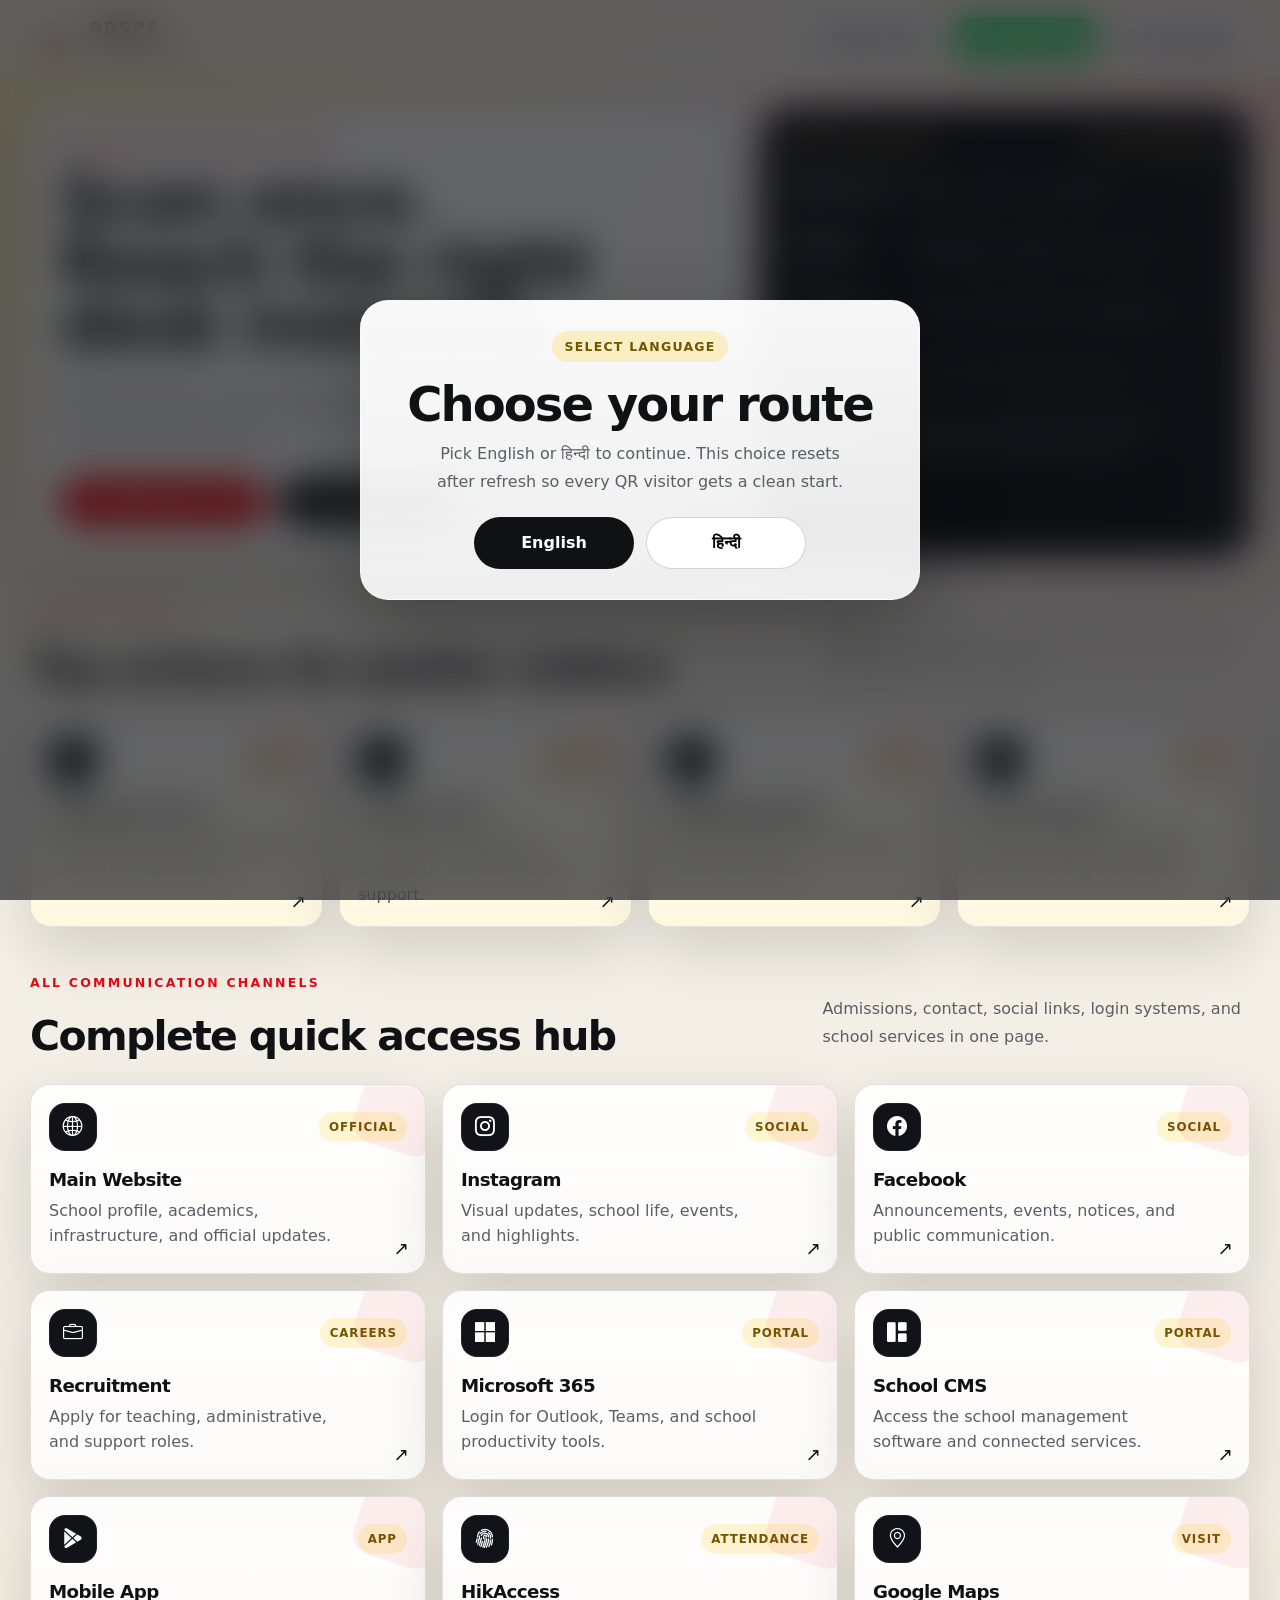
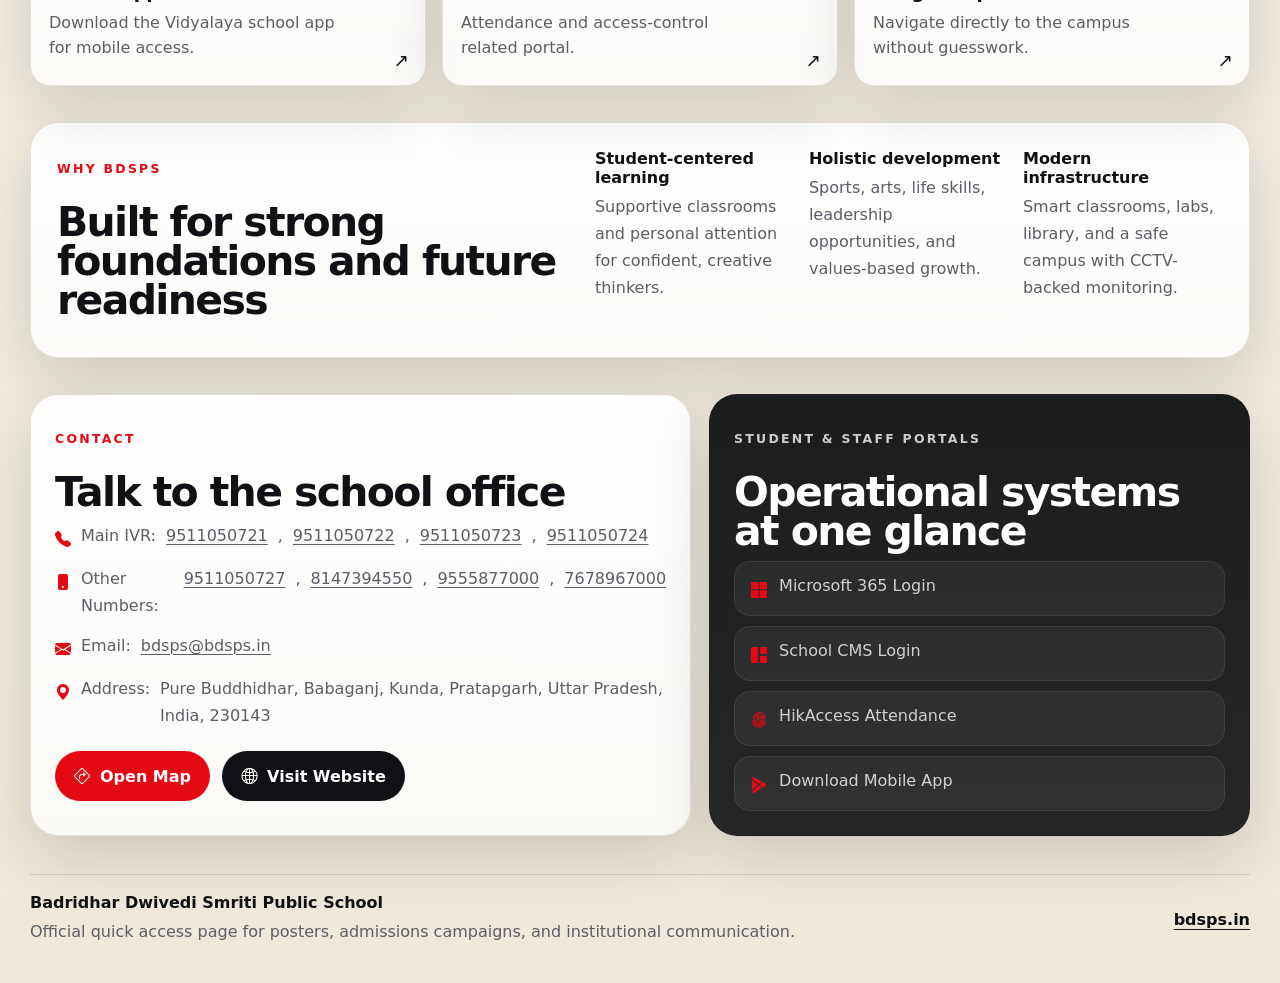
==== commit 3676a402: "Change brand logo source to favicon.svg" ====
--- a/index.html
+++ b/index.html
@@ -27,7 +27,7 @@
   <header class="topbar">
     <div class="container topbar-inner">
       <a class="brand" href="#top" aria-label="BDSPS home">
-        <img class="brand-logo" src="https://bdsps.in/assets/img/logo.svg" alt="BDSPS logo" />
+        <img class="brand-logo" src="favicon.svg" alt="BDSPS logo" />
         <div class="brand-copy">
           <strong>BDSPS</strong>
           <span data-i18n="tagline">तमसो मा ज्योतिर्गमय:</span>
